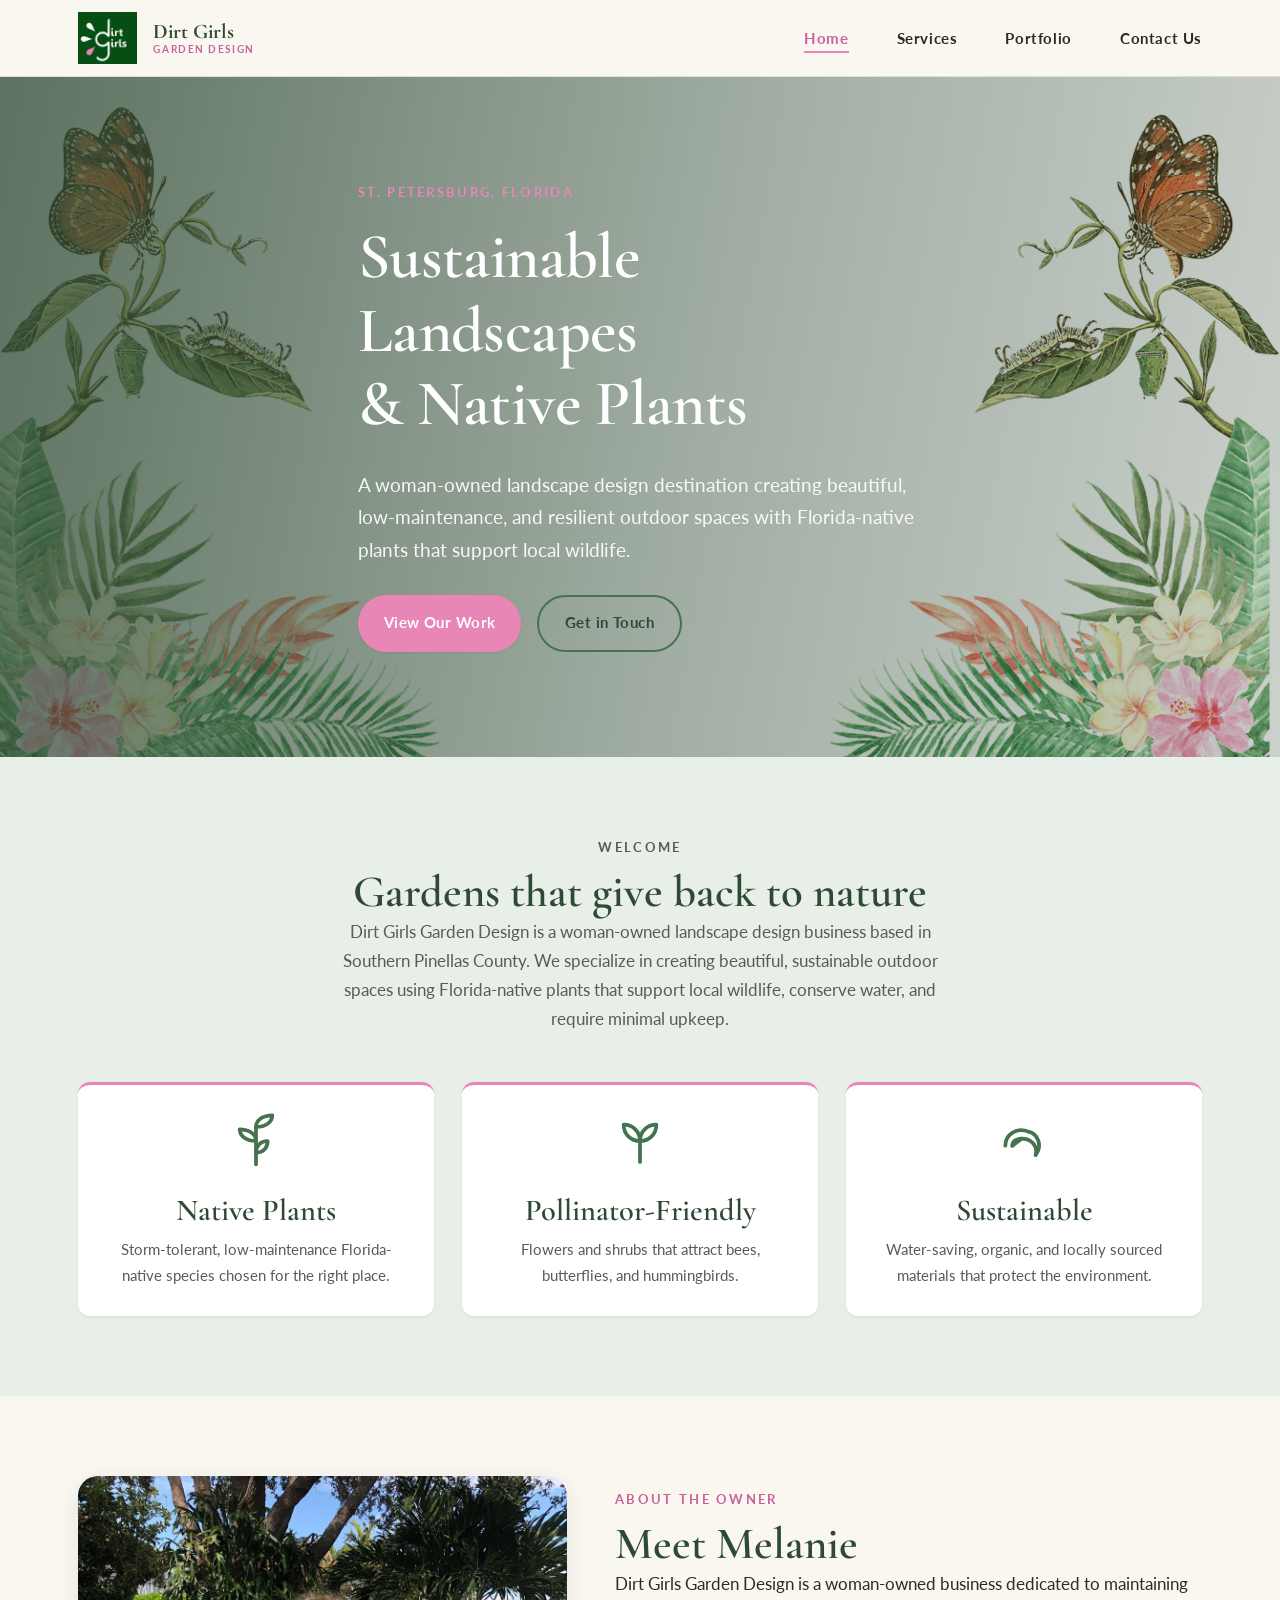
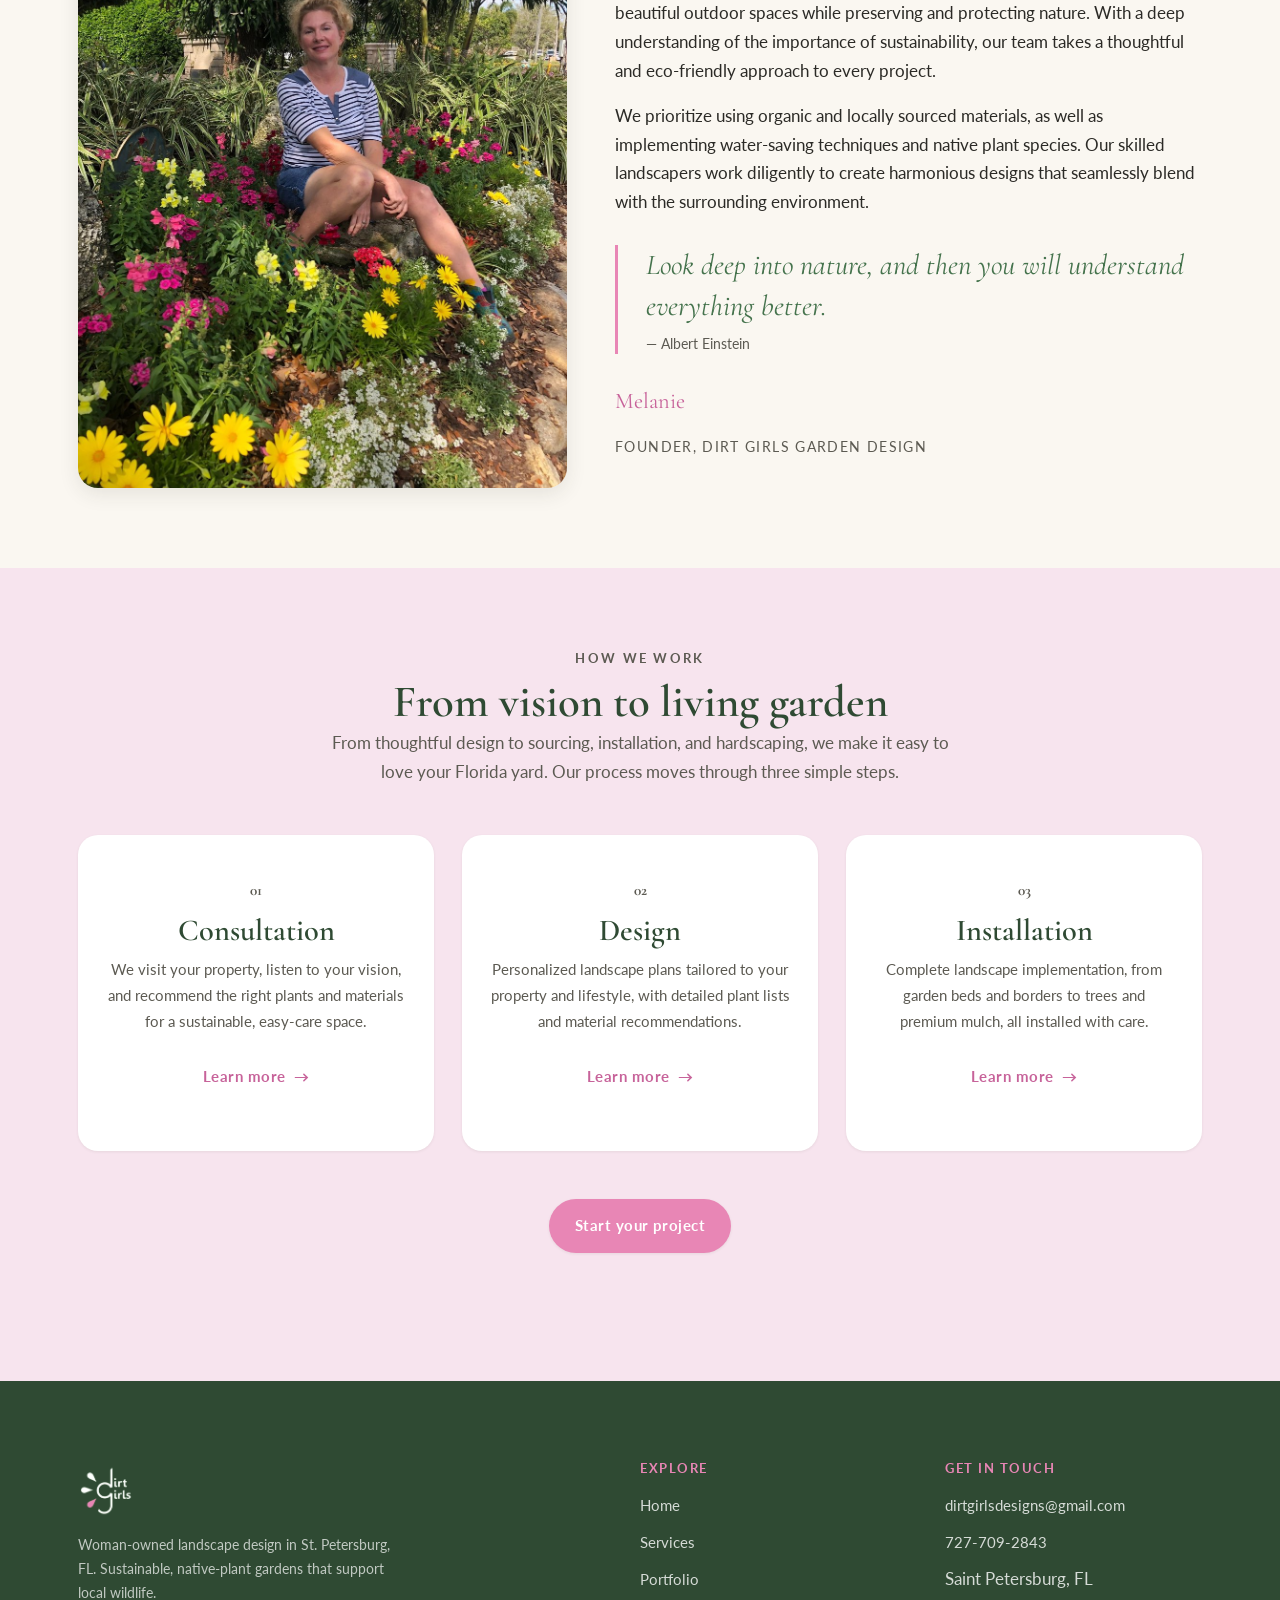
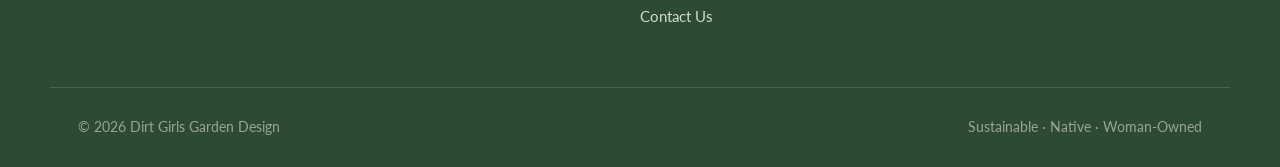
==== index.html @ 12b73502 "Initial dg garden design website" ====
<!DOCTYPE html>
<html lang="en">
<head>
  <meta charset="UTF-8">
  <meta name="viewport" content="width=device-width, initial-scale=1.0">
  <title>Dirt Girls Garden Design | Sustainable Landscapes &amp; Native Plants in St. Petersburg, FL</title>
  <meta name="description" content="Woman-owned landscape design in St. Petersburg, FL. We create beautiful, sustainable outdoor spaces using Florida-native plants that support wildlife and conserve water.">
  <link rel="preconnect" href="https://fonts.googleapis.com">
  <link rel="preconnect" href="https://fonts.gstatic.com" crossorigin>
  <link href="https://fonts.googleapis.com/css2?family=Cormorant+Garamond:wght@500;600;700&family=Lato:wght@400;700&display=swap" rel="stylesheet">
  <link rel="stylesheet" href="css/styles.css">
  <link rel="icon" type="image/jpeg" href="assets/images/logo.jpg">
</head>
<body>
  <a class="skip-link" href="#main">Skip to content</a>

  <!-- ==================== Header ==================== -->
  <header class="site-header">
    <div class="container site-header__inner">
      <a class="site-header__logo" href="index.html" aria-label="Dirt Girls Garden Design — home">
        <img src="assets/images/logo.jpg" alt="Dirt Girls Garden Design logo" width="52" height="45">
        <span class="site-header__logo-text">
          Dirt Girls
          <span>Garden Design</span>
        </span>
      </a>
      <nav aria-label="Primary">
        <button class="nav-toggle" aria-expanded="false" aria-controls="primary-nav" aria-label="Toggle menu">
          <span></span><span></span><span></span>
        </button>
        <ul class="nav-list" id="primary-nav" data-open="false">
          <li><a href="index.html" aria-current="page">Home</a></li>
          <li><a href="services.html">Services</a></li>
          <li><a href="portfolio.html">Portfolio</a></li>
          <li><a href="contact.html">Contact Us</a></li>
        </ul>
      </nav>
    </div>
  </header>

  <!-- ==================== Main content ==================== -->
  <main id="main">

    <!-- Hero — full-bleed garden image with overlay and call-to-action buttons -->
    <section class="hero" aria-label="Welcome">
      <img class="hero__image" src="assets/images/hero-garden.png" alt="A lush Florida-native garden designed by Dirt Girls Garden Design" fetchpriority="high">
      <div class="hero__overlay"></div>
      <div class="container hero__content">
        <p class="hero__eyebrow eyebrow">St. Petersburg, Florida</p>
        <h1>Sustainable Landscapes<br>&amp; Native Plants</h1>
        <p class="hero__lead">A woman-owned landscape design destination creating beautiful, low-maintenance, and resilient outdoor spaces with Florida-native plants that support local wildlife.</p>
        <div class="hero__actions">
          <a class="button button--primary" href="portfolio.html">View Our Work</a>
          <a class="button button--secondary" href="contact.html">Get in Touch</a>
        </div>
      </div>
    </section>

    <section class="section section--tint-green" aria-label="What we do">
      <div class="container">
        <div class="section__header">
          <p class="eyebrow">Welcome</p>
          <h2>Gardens that give back to nature</h2>
          <p>Dirt Girls Garden Design is a woman-owned landscape design business based in Southern Pinellas County. We specialize in creating beautiful, sustainable outdoor spaces using Florida-native plants that support local wildlife, conserve water, and require minimal upkeep.</p>
        </div>
        <div class="pillars">
          <div class="pillar">
            <svg class="pillar__icon" viewBox="0 0 24 24" fill="none" stroke="currentColor" stroke-width="1.6" stroke-linecap="round" stroke-linejoin="round" aria-hidden="true">
              <path d="M12 22 C 12 16, 12 12, 12 6"/>
              <path d="M12 6 C 16 6, 19 4, 19 1 C 15 1, 12 3, 12 6 Z"/>
              <path d="M12 12 C 8 12, 5 10, 5 7 C 9 7, 12 9, 12 12 Z"/>
              <path d="M12 17 C 15 17, 17 15, 17 12 C 14 12, 12 14, 12 17 Z"/>
            </svg>
            <h3>Native Plants</h3>
            <p>Storm-tolerant, low-maintenance Florida-native species chosen for the right place.</p>
          </div>
          <div class="pillar">
            <svg class="pillar__icon" viewBox="0 0 24 24" fill="none" stroke="currentColor" stroke-width="1.6" stroke-linecap="round" stroke-linejoin="round" aria-hidden="true">
              <path d="M12 12 C 12 8, 9 5, 5 5 C 5 9, 8 12, 12 12 Z"/>
              <path d="M12 12 C 12 8, 15 5, 19 5 C 19 9, 16 12, 12 12 Z"/>
              <path d="M12 12 L 12 21"/>
            </svg>
            <h3>Pollinator-Friendly</h3>
            <p>Flowers and shrubs that attract bees, butterflies, and hummingbirds.</p>
          </div>
          <div class="pillar">
            <svg class="pillar__icon" viewBox="0 0 24 24" fill="none" stroke="currentColor" stroke-width="1.6" stroke-linecap="round" stroke-linejoin="round" aria-hidden="true">
              <path d="M4 14 C 4 9, 9 6, 14 8 C 18 9, 20 14, 17 18"/>
              <path d="M17 18 C 18 14, 15 11, 11 11 C 9 11, 7 12, 7 14"/>
              <path d="M7 14 L 11 11"/>
            </svg>
            <h3>Sustainable</h3>
            <p>Water-saving, organic, and locally sourced materials that protect the environment.</p>
          </div>
        </div>
      </div>
    </section>

    <section class="section" aria-label="About the owner">
      <div class="container">
        <div class="about-panel">
          <div class="about-panel__image">
            <img src="assets/images/melanie-on-bench.jpg" alt="Melanie, founder of Dirt Girls Garden Design, sitting on a bench in a garden" loading="lazy">
          </div>
          <div class="about-panel__body">
            <p class="eyebrow">About the owner</p>
            <h2>Meet Melanie</h2>
            <p>Dirt Girls Garden Design is a woman-owned business dedicated to maintaining beautiful outdoor spaces while preserving and protecting nature. With a deep understanding of the importance of sustainability, our team takes a thoughtful and eco-friendly approach to every project.</p>
            <p>We prioritize using organic and locally sourced materials, as well as implementing water-saving techniques and native plant species. Our skilled landscapers work diligently to create harmonious designs that seamlessly blend with the surrounding environment.</p>
            <blockquote class="pullquote">
              Look deep into nature, and then you will understand everything better.
              <cite>— Albert Einstein</cite>
            </blockquote>
            <p class="about-panel__signature">Melanie</p>
            <p class="about-panel__role">Founder, Dirt Girls Garden Design</p>
          </div>
        </div>
      </div>
    </section>

    <section class="section section--tint-pink" aria-label="Our process">
      <div class="container">
        <div class="section__header">
          <p class="eyebrow">How we work</p>
          <h2>From vision to living garden</h2>
          <p>From thoughtful design to sourcing, installation, and hardscaping, we make it easy to love your Florida yard. Our process moves through three simple steps.</p>
        </div>
        <div class="process">
          <article class="process-step">
            <p class="process-step__number">01</p>
            <h3>Consultation</h3>
            <p>We visit your property, listen to your vision, and recommend the right plants and materials for a sustainable, easy-care space.</p>
            <a class="button button--ghost" href="services.html#consultation">Learn more</a>
          </article>
          <article class="process-step">
            <p class="process-step__number">02</p>
            <h3>Design</h3>
            <p>Personalized landscape plans tailored to your property and lifestyle, with detailed plant lists and material recommendations.</p>
            <a class="button button--ghost" href="services.html#design">Learn more</a>
          </article>
          <article class="process-step">
            <p class="process-step__number">03</p>
            <h3>Installation</h3>
            <p>Complete landscape implementation, from garden beds and borders to trees and premium mulch, all installed with care.</p>
            <a class="button button--ghost" href="services.html#installation">Learn more</a>
          </article>
        </div>
        <div class="section__header" style="margin-top: var(--space-lg);">
          <a class="button button--primary" href="contact.html">Start your project</a>
        </div>
      </div>
    </section>

  </main>

  <!-- ==================== Footer ==================== -->
  <footer class="site-footer">
    <div class="container site-footer__inner">
      <div class="site-footer__brand">
        <img src="assets/images/logo-removebg-preview.png" alt="Dirt Girls Garden Design">
        <p>Woman-owned landscape design in St. Petersburg, FL. Sustainable, native-plant gardens that support local wildlife.</p>
      </div>
      <div>
        <h2 class="site-footer__heading">Explore</h2>
        <ul class="site-footer__links">
          <li><a href="index.html">Home</a></li>
          <li><a href="services.html">Services</a></li>
          <li><a href="portfolio.html">Portfolio</a></li>
          <li><a href="contact.html">Contact Us</a></li>
        </ul>
      </div>
      <div>
        <h2 class="site-footer__heading">Get in touch</h2>
        <ul class="site-footer__links">
          <li><a href="mailto:dirtgirlsdesigns@gmail.com">dirtgirlsdesigns@gmail.com</a></li>
          <li><a href="tel:+17277092843">727-709-2843</a></li>
          <li>Saint Petersburg, FL</li>
        </ul>
      </div>
    </div>
    <div class="container site-footer__bottom">
      <span>&copy; <span id="footer-year">2026</span> Dirt Girls Garden Design</span>
      <span>Sustainable &middot; Native &middot; Woman-Owned</span>
    </div>
  </footer>

  <script src="js/navigation.js" defer></script>
  <script>
    document.getElementById('footer-year').textContent = new Date().getFullYear();
  </script>
</body>
</html>
---- css/styles.css ----
/* ============================================================
   Dirt Girls Garden Design — Stylesheet
   ------------------------------------------------------------
   Brand colors sampled from logo: pink #E886B5, green #45734D.
   Design tokens (CSS custom properties) defined in :root below
   control palette, spacing, typography, and motion across the
   entire site. Sections are organized top-to-bottom in roughly
   the order elements appear on the page.
   ============================================================ */

/* ---------- Design tokens ---------- */
/* Centralized configuration for colors, spacing, typography, and motion.
   Changing a token here propagates everywhere it is referenced. */
:root {
  /* Brand palette (sampled from logo) */
  --pink: #E886B5;
  --pink-deep: #C7639A;
  --pink-soft: #F7E4EE;
  --green: #45734D;
  --green-deep: #2F4A33;
  --green-soft: #E8EFE9;

  /* Neutrals */
  --cream: #FAF7F1;
  --paper: #FFFFFF;
  --ink: #2B2A26;
  --ink-soft: #5C5A52;
  --line: #E2DED4;

  /* Effects */
  --shadow-sm: 0 1px 3px rgba(47, 46, 38, 0.08);
  --shadow-md: 0 6px 20px rgba(47, 46, 38, 0.10);
  --shadow-lg: 0 14px 40px rgba(47, 46, 38, 0.14);
  --radius-sm: 6px;
  --radius-md: 12px;
  --radius-lg: 20px;
  --radius-pill: 999px;

  /* Type */
  --font-serif: 'Cormorant Garamond', Georgia, 'Times New Roman', serif;
  --font-sans: 'Lato', system-ui, -apple-system, 'Segoe UI', Roboto, sans-serif;

  /* Spacing scale */
  --space-xs: 0.5rem;
  --space-sm: 1rem;
  --space-md: 1.75rem;
  --space-lg: 3rem;
  --space-xl: 5rem;
  --space-2xl: 7rem;

  /* Layout */
  --container-max: 1180px;
  --container-narrow: 880px;
  --header-height: 76px;

  /* Motion */
  --transition-fast: 150ms ease;
  --transition-base: 250ms ease;

  /* Breakpoints (reference only — CSS @media cannot use variables) */
  /* --bp-tablet: 768px;  --bp-desktop: 1024px;  --bp-wide: 1280px; */
}

/* ---------- Reset & base ---------- */
*,
*::before,
*::after {
  box-sizing: border-box;
  margin: 0;
  padding: 0;
}

html {
  scroll-behavior: smooth;
  scroll-padding-top: calc(var(--header-height) + 1rem);
  -webkit-text-size-adjust: 100%;
}

body {
  font-family: var(--font-sans);
  font-size: 1.0625rem;
  line-height: 1.7;
  color: var(--ink);
  background-color: var(--cream);
  -webkit-font-smoothing: antialiased;
  text-rendering: optimizeLegibility;
}

img {
  max-width: 100%;
  height: auto;
  display: block;
}

a {
  color: var(--pink-deep);
  text-decoration: none;
  transition: color var(--transition-fast);
}

a:hover {
  color: var(--green-deep);
}

ul {
  list-style: none;
}

button {
  font-family: inherit;
  cursor: pointer;
  border: none;
  background: none;
}

:focus-visible {
  outline: 3px solid var(--pink);
  outline-offset: 2px;
  border-radius: var(--radius-sm);
}

/* ---------- Typography ---------- */
h1,
h2,
h3,
h4 {
  font-family: var(--font-serif);
  font-weight: 600;
  line-height: 1.15;
  color: var(--green-deep);
}

h1 {
  font-size: clamp(2.4rem, 6vw, 4rem);
  letter-spacing: -0.01em;
}

h2 {
  font-size: clamp(1.9rem, 4vw, 2.8rem);
}

h3 {
  font-size: clamp(1.4rem, 2.5vw, 1.9rem);
}

h4 {
  font-size: 1.25rem;
}

p {
  margin-bottom: var(--space-sm);
}

.eyebrow {
  font-family: var(--font-sans);
  font-size: 0.8rem;
  font-weight: 700;
  letter-spacing: 0.18em;
  text-transform: uppercase;
  color: var(--pink-deep);
  margin-bottom: var(--space-xs);
}

.lead {
  font-size: 1.2rem;
  color: var(--ink-soft);
}

.pullquote {
  font-family: var(--font-serif);
  font-style: italic;
  font-size: clamp(1.3rem, 3vw, 1.8rem);
  line-height: 1.4;
  color: var(--green);
  border-left: 3px solid var(--pink);
  padding-left: var(--space-md);
  margin: var(--space-md) 0;
}

.pullquote cite {
  display: block;
  font-style: normal;
  font-size: 0.9rem;
  font-family: var(--font-sans);
  color: var(--ink-soft);
  margin-top: var(--space-xs);
}

/* ---------- Layout ---------- */
.container {
  width: 100%;
  max-width: var(--container-max);
  margin-inline: auto;
  padding-inline: var(--space-md);
}

.container--narrow {
  max-width: var(--container-narrow);
}

.section {
  padding-block: var(--space-xl);
  position: relative;
  overflow: hidden;
}

.section--tight {
  padding-block: var(--space-lg);
}

.section--tint-pink {
  background-color: var(--pink-soft);
}

.section--tint-green {
  background-color: var(--green-soft);
}

.section--paper {
  background-color: var(--paper);
}

.section__header {
  text-align: center;
  max-width: 640px;
  margin: 0 auto var(--space-lg);
}

.section__header p {
  color: var(--ink-soft);
}

/* ---------- Section container stacking ---------- */
/* Ensures section content sits above any positioned background elements. */
.section > .container {
  position: relative;
  z-index: 1;
}

/* ---------- Header & navigation ---------- */
.site-header {
  position: sticky;
  top: 0;
  z-index: 100;
  background-color: rgba(250, 247, 241, 0.95);
  backdrop-filter: blur(10px);
  border-bottom: 1px solid var(--line);
}

.site-header__inner {
  display: flex;
  align-items: center;
  justify-content: space-between;
  height: var(--header-height);
}

.site-header__logo {
  display: flex;
  align-items: center;
  gap: var(--space-sm);
}

.site-header__logo img {
  height: 52px;
  width: auto;
}

.site-header__logo-text {
  font-family: var(--font-serif);
  font-size: 1.3rem;
  font-weight: 700;
  color: var(--green-deep);
  line-height: 1.1;
}

.site-header__logo-text span {
  display: block;
  font-family: var(--font-sans);
  font-size: 0.65rem;
  letter-spacing: 0.15em;
  text-transform: uppercase;
  color: var(--pink-deep);
  font-weight: 700;
}

.nav-list {
  display: flex;
  align-items: center;
  gap: var(--space-lg);
}

.nav-list a {
  font-size: 0.95rem;
  font-weight: 700;
  letter-spacing: 0.04em;
  color: var(--ink);
  position: relative;
  padding-block: 0.25rem;
}

.nav-list a::after {
  content: '';
  position: absolute;
  left: 0;
  bottom: -2px;
  width: 0;
  height: 2px;
  background-color: var(--pink);
  transition: width var(--transition-base);
}

.nav-list a:hover::after,
.nav-list a[aria-current="page"]::after {
  width: 100%;
}

.nav-list a[aria-current="page"] {
  color: var(--pink-deep);
}

.nav-toggle {
  display: none;
  flex-direction: column;
  gap: 5px;
  padding: var(--space-xs);
}

.nav-toggle span {
  display: block;
  width: 26px;
  height: 2px;
  background-color: var(--green-deep);
  transition: transform var(--transition-base), opacity var(--transition-fast);
}

.nav-toggle[aria-expanded="true"] span:nth-child(1) {
  transform: translateY(7px) rotate(45deg);
}

.nav-toggle[aria-expanded="true"] span:nth-child(2) {
  opacity: 0;
}

.nav-toggle[aria-expanded="true"] span:nth-child(3) {
  transform: translateY(-7px) rotate(-45deg);
}

/* ---------- Buttons ---------- */
.button {
  display: inline-flex;
  align-items: center;
  gap: var(--space-xs);
  font-size: 0.95rem;
  font-weight: 700;
  letter-spacing: 0.03em;
  padding: 0.85rem 1.6rem;
  border-radius: var(--radius-pill);
  transition: transform var(--transition-fast), background-color var(--transition-fast),
    color var(--transition-fast), box-shadow var(--transition-fast);
}

.button--primary {
  background-color: var(--pink);
  color: var(--paper);
  box-shadow: var(--shadow-sm);
}

.button--primary:hover {
  background-color: var(--pink-deep);
  color: var(--paper);
  transform: translateY(-2px);
  box-shadow: var(--shadow-md);
}

.button--secondary {
  background-color: transparent;
  color: var(--green-deep);
  border: 2px solid var(--green);
}

.button--secondary:hover {
  background-color: var(--green);
  color: var(--paper);
  transform: translateY(-2px);
}

.button--ghost {
  color: var(--pink-deep);
  padding-inline: 0;
}

.button--ghost::after {
  content: '\2192';
  transition: transform var(--transition-fast);
}

.button--ghost:hover::after {
  transform: translateX(4px);
}

/* ---------- Hero ---------- */
.hero {
  position: relative;
  min-height: min(82vh, 680px);
  display: flex;
  align-items: center;
  color: var(--paper);
  overflow: hidden;
}

.hero__image {
  position: absolute;
  inset: 0;
  width: 100%;
  height: 100%;
  object-fit: cover;
  z-index: 0;
}

.hero__overlay {
  position: absolute;
  inset: 0;
  background: linear-gradient(
    100deg,
    rgba(47, 74, 51, 0.78) 0%,
    rgba(47, 74, 51, 0.45) 55%,
    rgba(47, 74, 51, 0.25) 100%
  );
  z-index: 1;
}

.hero__content {
  position: relative;
  z-index: 2;
  max-width: 620px;
  padding-block: var(--space-xl);
}

.hero__eyebrow {
  color: var(--pink);
  margin-bottom: var(--space-sm);
}

.hero h1 {
  color: var(--paper);
  margin-bottom: var(--space-md);
}

.hero__lead {
  font-size: 1.2rem;
  color: rgba(255, 255, 255, 0.92);
  margin-bottom: var(--space-md);
}

.hero__actions {
  display: flex;
  flex-wrap: wrap;
  gap: var(--space-sm);
}

/* ---------- Pillars ---------- */
.pillars {
  display: grid;
  gap: var(--space-md);
}

.pillar {
  text-align: center;
  padding: var(--space-md);
  border-radius: var(--radius-md);
  background-color: var(--paper);
  box-shadow: var(--shadow-sm);
  border-top: 3px solid var(--pink);
}

.pillar__icon {
  width: 56px;
  height: 56px;
  margin: 0 auto var(--space-sm);
  color: var(--green);
}

.pillar h3 {
  margin-bottom: var(--space-xs);
}

.pillar p {
  font-size: 0.95rem;
  color: var(--ink-soft);
  margin: 0;
}

/* ---------- About panel ---------- */
.about-panel {
  display: grid;
  gap: var(--space-lg);
  align-items: center;
}

.about-panel__image {
  border-radius: var(--radius-lg);
  overflow: hidden;
  box-shadow: var(--shadow-md);
  aspect-ratio: 4 / 5;
}

.about-panel__image img {
  width: 100%;
  height: 100%;
  object-fit: cover;
}

.about-panel__body .eyebrow {
  margin-bottom: var(--space-xs);
}

.about-panel__signature {
  margin-top: var(--space-md);
  font-family: var(--font-serif);
  font-size: 1.4rem;
  color: var(--pink-deep);
}

.about-panel__role {
  font-size: 0.85rem;
  letter-spacing: 0.1em;
  text-transform: uppercase;
  color: var(--ink-soft);
}

/* ---------- Process steps ---------- */
.process {
  display: grid;
  gap: var(--space-md);
}

.process-step {
  position: relative;
  padding: var(--space-lg) var(--space-md);
  border-radius: var(--radius-lg);
  background-color: var(--paper);
  box-shadow: var(--shadow-sm);
  text-align: center;
  transition: transform var(--transition-base), box-shadow var(--transition-base);
}

.process-step:hover {
  transform: translateY(-4px);
  box-shadow: var(--shadow-md);
}

.process-step__number {
  font-family: var(--font-serif);
  font-size: 2.6rem;
  font-weight: 700;
  color: var(--pink);
  line-height: 1;
  margin-bottom: var(--space-xs);
}

.process-step h3 {
  margin-bottom: var(--space-xs);
}

.process-step p {
  font-size: 0.95rem;
  color: var(--ink-soft);
  margin-bottom: var(--space-sm);
}

.process-step__arrow {
  display: inline-flex;
  align-items: center;
  justify-content: center;
  width: 40px;
  height: 40px;
  border-radius: var(--radius-pill);
  background-color: var(--green-soft);
  color: var(--green-deep);
  font-size: 1.2rem;
}

/* ---------- Page header ---------- */
/* Page headers use the hero-garden image as a background, cropped to the upper
   portion (butterfly/caterpillar) via object-position. A semi-transparent cream
   overlay keeps the original green text colors readable against the image. */
.page-header {
  position: relative;
  padding-block: var(--space-2xl) var(--space-xl);
  text-align: center;
  overflow: hidden;
}

/* .page-header > .container {
  position: relative;
  z-index: 2;
} */

.page-header h1 {
  margin-bottom: var(--space-sm);
}

.page-header p {
  color: var(--ink-soft);
  max-width: 600px;
  margin-inline: auto;
}

/* ---------- Gallery ---------- */
.gallery {
  display: grid;
  grid-template-columns: repeat(auto-fill, minmax(260px, 1fr));
  gap: var(--space-md);
  align-items: start;
}

.gallery__item {
  border-radius: var(--radius-md);
  overflow: hidden;
  box-shadow: var(--shadow-sm);
  cursor: pointer;
  background-color: var(--paper);
  transition: transform var(--transition-base), box-shadow var(--transition-base);
}

.gallery__item:hover {
  transform: translateY(-4px);
  box-shadow: var(--shadow-md);
}

.gallery__item:focus-visible {
  outline: 3px solid var(--pink);
  outline-offset: 3px;
}

.gallery__image {
  width: 100%;
  aspect-ratio: 4 / 3;
  object-fit: cover;
  transition: transform var(--transition-base);
}

.gallery__item:hover .gallery__image {
  transform: scale(1.04);
}

/* ---------- Lightbox ---------- */
.lightbox {
  position: fixed;
  inset: 0;
  z-index: 200;
  display: flex;
  align-items: center;
  justify-content: center;
  background-color: rgba(43, 42, 38, 0.88);
  padding: var(--space-md);
  opacity: 0;
  visibility: hidden;
  transition: opacity var(--transition-base), visibility var(--transition-base);
}

.lightbox[data-open="true"] {
  opacity: 1;
  visibility: visible;
}

.lightbox__dialog {
  position: relative;
  max-width: 1000px;
  max-height: 90vh;
  background-color: var(--paper);
  border-radius: var(--radius-md);
  overflow: hidden;
  box-shadow: var(--shadow-lg);
}

.lightbox__image {
  width: 100%;
  max-height: 78vh;
  object-fit: contain;
  display: block;
}

.lightbox__close {
  position: absolute;
  top: 0.75rem;
  right: 0.75rem;
  width: 40px;
  height: 40px;
  border-radius: var(--radius-pill);
  background-color: rgba(255, 255, 255, 0.9);
  color: var(--ink);
  font-size: 1.4rem;
  display: flex;
  align-items: center;
  justify-content: center;
  z-index: 2;
  transition: background-color var(--transition-fast);
}

.lightbox__close:hover {
  background-color: var(--pink);
  color: var(--paper);
}

.lightbox__nav {
  position: absolute;
  top: 50%;
  transform: translateY(-50%);
  width: 48px;
  height: 48px;
  border-radius: var(--radius-pill);
  background-color: rgba(255, 255, 255, 0.85);
  color: var(--ink);
  font-size: 1.5rem;
  display: flex;
  align-items: center;
  justify-content: center;
  z-index: 2;
  transition: background-color var(--transition-fast);
}

.lightbox__nav:hover {
  background-color: var(--pink);
  color: var(--paper);
}

.lightbox__nav--prev {
  left: 0.75rem;
}

.lightbox__nav--next {
  right: 0.75rem;
}

/* ---------- Service sections ---------- */
.service {
  display: grid;
  gap: var(--space-lg);
  align-items: center;
  padding-block: var(--space-lg);
}

.service__image {
  border-radius: var(--radius-lg);
  overflow: hidden;
  box-shadow: var(--shadow-md);
  aspect-ratio: 3 / 2;
}

.service__image img {
  width: 100%;
  height: 100%;
  object-fit: cover;
}

.service__number {
  font-family: var(--font-serif);
  font-size: 1.1rem;
  font-weight: 700;
  color: var(--pink);
  letter-spacing: 0.1em;
}

.service__body h2 {
  margin-bottom: var(--space-sm);
}

.service__list {
  margin: var(--space-sm) 0;
}

.service__list li {
  position: relative;
  padding-left: var(--space-md);
  margin-bottom: var(--space-xs);
  color: var(--ink-soft);
}

.service__list li::before {
  content: '';
  position: absolute;
  left: 0;
  top: 0.6em;
  width: 8px;
  height: 8px;
  border-radius: var(--radius-pill);
  background-color: var(--green);
}

.service--reverse .service__image {
  order: 2;
}

/* ---------- Contact ---------- */
.contact-grid {
  display: grid;
  gap: var(--space-lg);
}

.contact-info {
  background-color: var(--green-deep);
  color: var(--paper);
  border-radius: var(--radius-lg);
  padding: var(--space-lg);
}

.contact-info h3 {
  color: var(--paper);
  margin-bottom: var(--space-md);
}

.contact-info__item {
  display: flex;
  align-items: flex-start;
  gap: var(--space-sm);
  margin-bottom: var(--space-md);
}

.contact-info__item svg {
  width: 22px;
  height: 22px;
  flex-shrink: 0;
  color: var(--pink);
  margin-top: 0.15em;
}

.contact-info__label {
  font-size: 0.75rem;
  letter-spacing: 0.12em;
  text-transform: uppercase;
  color: rgba(255, 255, 255, 0.6);
  display: block;
  margin-bottom: 0.15rem;
}

.contact-info__value {
  color: var(--paper);
}

.contact-info__value a {
  color: var(--paper);
  border-bottom: 1px solid rgba(255, 255, 255, 0.3);
}

.contact-info__value a:hover {
  color: var(--pink);
  border-bottom-color: var(--pink);
}

.contact-social {
  display: flex;
  gap: var(--space-sm);
  margin-top: var(--space-md);
}

.contact-social a {
  width: 40px;
  height: 40px;
  border-radius: var(--radius-pill);
  background-color: rgba(255, 255, 255, 0.1);
  display: flex;
  align-items: center;
  justify-content: center;
  color: var(--paper);
  transition: background-color var(--transition-fast);
}

.contact-social a:hover {
  background-color: var(--pink);
}

.contact-social svg {
  width: 20px;
  height: 20px;
}

/* ---------- Form ---------- */
.form {
  background-color: var(--paper);
  border-radius: var(--radius-lg);
  padding: var(--space-lg);
  box-shadow: var(--shadow-sm);
}

.form__field {
  margin-bottom: var(--space-md);
}

.form__row {
  display: grid;
  gap: var(--space-md);
}

.form__label {
  display: block;
  font-size: 0.85rem;
  font-weight: 700;
  color: var(--green-deep);
  margin-bottom: var(--space-xs);
}

.form__label .required {
  color: var(--pink-deep);
}

.form__input,
.form__textarea {
  width: 100%;
  font-family: var(--font-sans);
  font-size: 1rem;
  color: var(--ink);
  background-color: var(--cream);
  border: 1px solid var(--line);
  border-radius: var(--radius-sm);
  padding: 0.8rem 1rem;
  transition: border-color var(--transition-fast), box-shadow var(--transition-fast);
}

.form__input:focus,
.form__textarea:focus {
  outline: none;
  border-color: var(--pink);
  box-shadow: 0 0 0 3px rgba(232, 134, 181, 0.2);
}

.form__textarea {
  min-height: 140px;
  resize: vertical;
}

.form__error {
  display: none;
  font-size: 0.8rem;
  color: var(--pink-deep);
  margin-top: var(--space-xs);
}

.form__field[data-invalid="true"] .form__input,
.form__field[data-invalid="true"] .form__textarea {
  border-color: var(--pink-deep);
}

.form__field[data-invalid="true"] .form__error {
  display: block;
}

.form__status {
  margin-top: var(--space-md);
  padding: var(--space-sm) var(--space-md);
  border-radius: var(--radius-sm);
  font-size: 0.95rem;
  display: none;
}

.form__status[data-state="success"] {
  display: block;
  background-color: var(--green-soft);
  color: var(--green-deep);
}

.form__status[data-state="error"] {
  display: block;
  background-color: var(--pink-soft);
  color: var(--pink-deep);
}

/* ---------- Footer ---------- */
.site-footer {
  background-color: var(--green-deep);
  color: rgba(255, 255, 255, 0.8);
  padding-block: var(--space-xl) var(--space-md);
  position: relative;
  overflow: hidden;
}

.site-footer__inner {
  display: grid;
  gap: var(--space-lg);
}

/* Footer logo uses a pre-processed transparent PNG (logo-transparent.png) with
   the green background already removed. No CSS filter needed — the white text
   and pink teardrop display directly on the dark green footer. */
.site-footer__brand img {
  height: 56px;
  width: auto;
  margin-bottom: var(--space-sm);
}

.site-footer__brand p {
  font-size: 0.9rem;
  color: rgba(255, 255, 255, 0.7);
  max-width: 320px;
}

.site-footer__heading {
  font-family: var(--font-sans);
  font-size: 0.8rem;
  font-weight: 700;
  letter-spacing: 0.12em;
  text-transform: uppercase;
  color: var(--pink);
  margin-bottom: var(--space-sm);
}

.site-footer__links li {
  margin-bottom: var(--space-xs);
}

.site-footer__links a {
  color: rgba(255, 255, 255, 0.8);
  font-size: 0.95rem;
}

.site-footer__links a:hover {
  color: var(--pink);
}

.site-footer__bottom {
  margin-top: var(--space-lg);
  padding-top: var(--space-md);
  border-top: 1px solid rgba(255, 255, 255, 0.12);
  display: flex;
  flex-wrap: wrap;
  justify-content: space-between;
  gap: var(--space-sm);
  font-size: 0.85rem;
  color: rgba(255, 255, 255, 0.5);
}

/* ---------- Skip link ---------- */
.skip-link {
  position: absolute;
  left: -999px;
  top: 0;
  z-index: 300;
  background-color: var(--green-deep);
  color: var(--paper);
  padding: var(--space-sm) var(--space-md);
  border-radius: 0 0 var(--radius-sm) 0;
}

.skip-link:focus {
  left: 0;
}

/* ---------- Responsive ---------- */
@media (min-width: 768px) {
  .pillars {
    grid-template-columns: repeat(3, 1fr);
  }

  .about-panel {
    grid-template-columns: 1fr 1.2fr;
  }

  .process {
    grid-template-columns: repeat(3, 1fr);
  }

  .form__row {
    grid-template-columns: 1fr 1fr;
  }

  .contact-grid {
    grid-template-columns: 1fr 1fr;
  }

  .site-footer__inner {
    grid-template-columns: 2fr 1fr 1fr;
  }
}

@media (min-width: 1024px) {
  .service {
    grid-template-columns: 1fr 1fr;
    gap: var(--space-xl);
  }

  .service--reverse .service__image {
    order: -1;
  }
}

@media (max-width: 767px) {
  .nav-toggle {
    display: flex;
  }

  .nav-list {
    position: fixed;
    inset: var(--header-height) 0 auto 0;
    flex-direction: column;
    align-items: flex-start;
    gap: var(--space-xs);
    background-color: var(--cream);
    padding: var(--space-md);
    border-bottom: 1px solid var(--line);
    box-shadow: var(--shadow-md);
    transform: translateY(-120%);
    transition: transform var(--transition-base);
    z-index: 99;
  }

  .nav-list[data-open="true"] {
    transform: translateY(0);
  }

  .nav-list a {
    display: block;
    padding: var(--space-xs) 0;
    font-size: 1.1rem;
  }

  .site-header__logo-text {
    font-size: 1.1rem;
  }

  .hero__actions {
    flex-direction: column;
    align-items: stretch;
  }

  .hero__actions .button {
    justify-content: center;
  }
}

/* ---------- Motion preferences ---------- */
@media (prefers-reduced-motion: reduce) {
  html {
    scroll-behavior: auto;
  }

  *,
  *::before,
  *::after {
    animation-duration: 0.01ms !important;
    transition-duration: 0.01ms !important;
  }
}
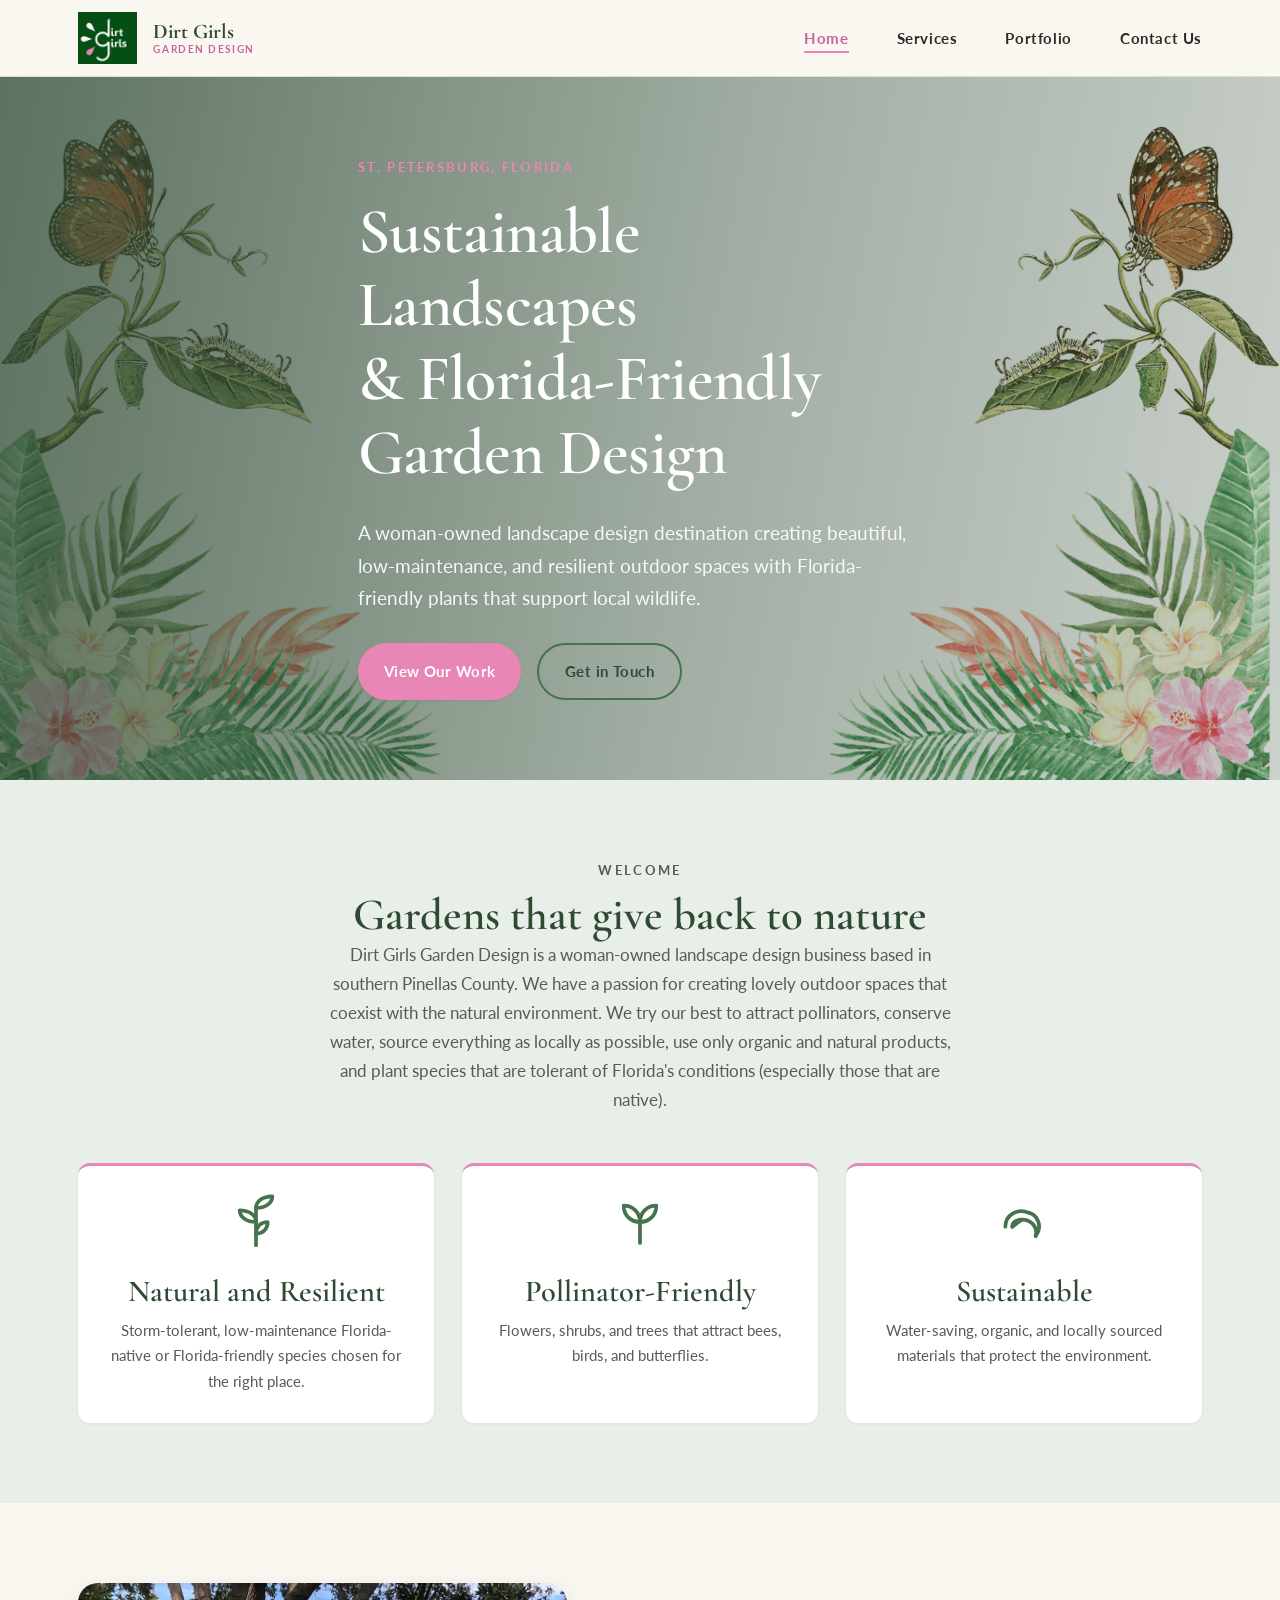
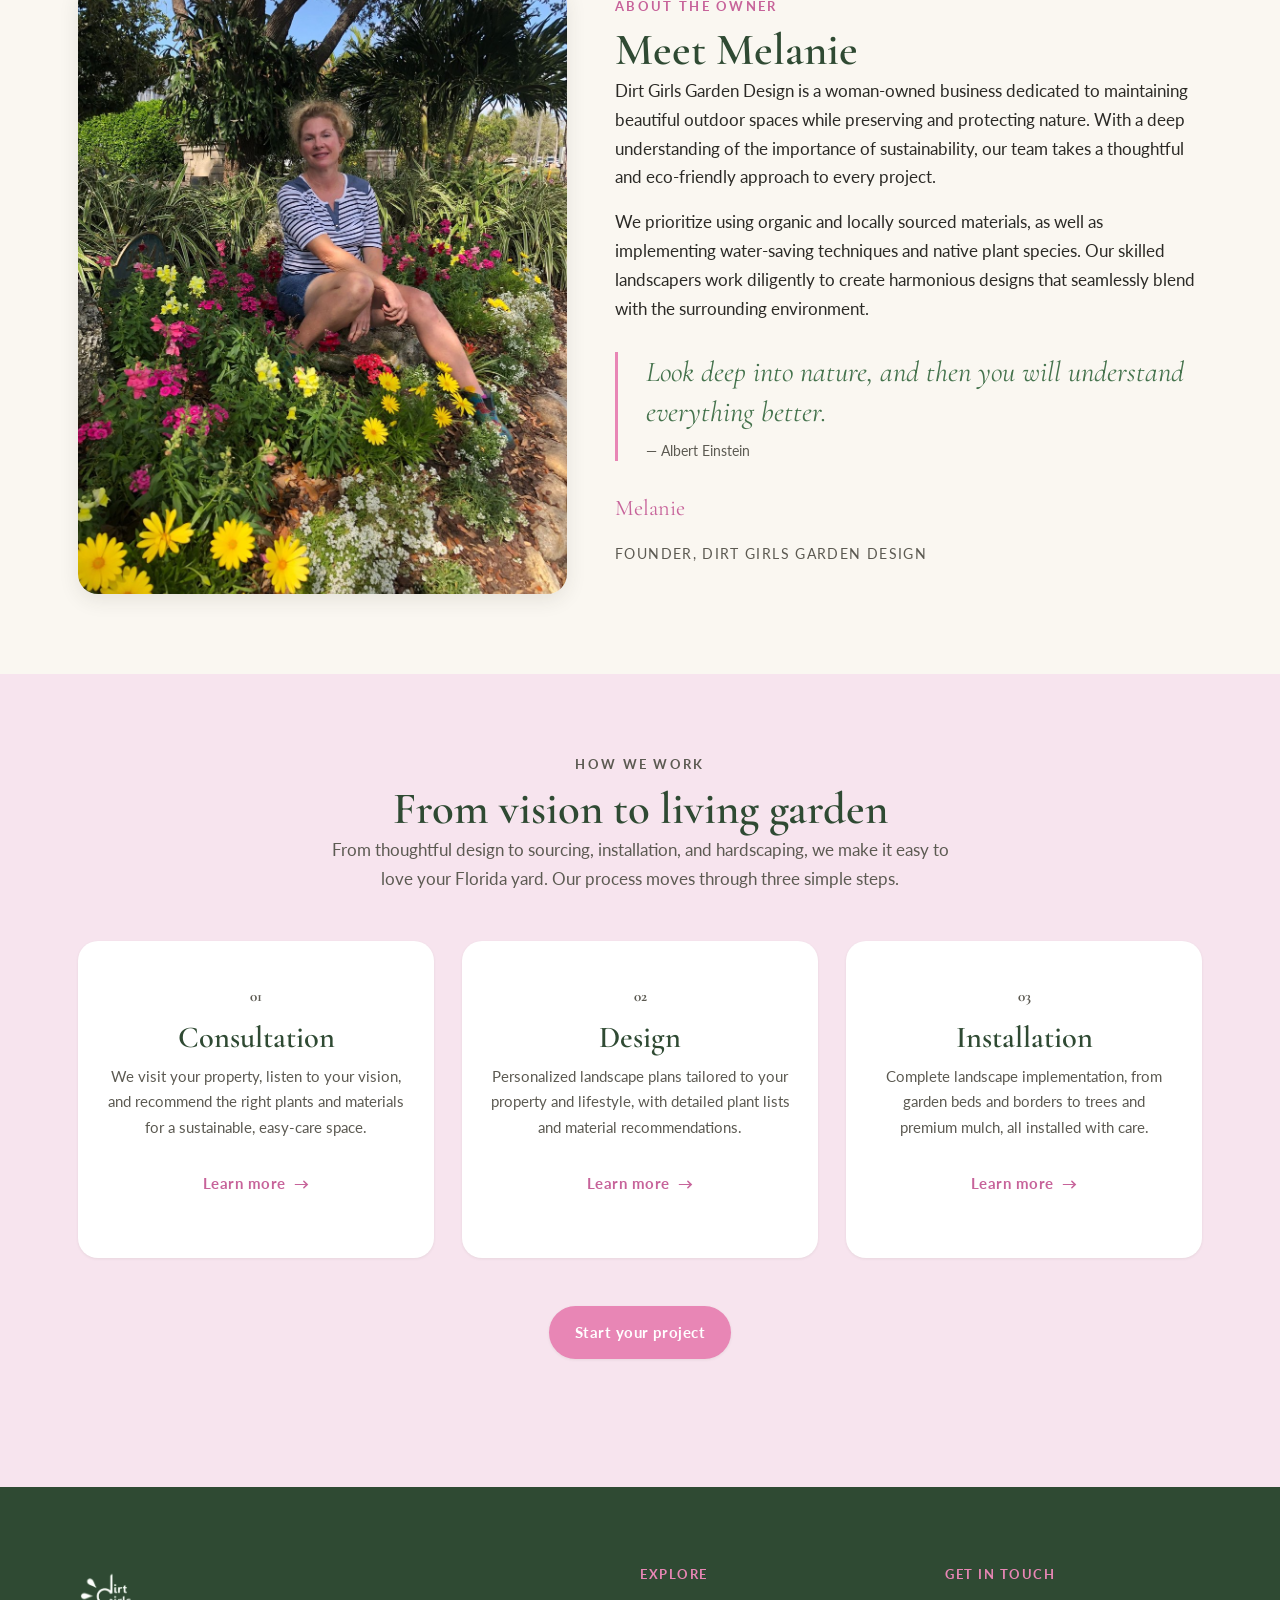
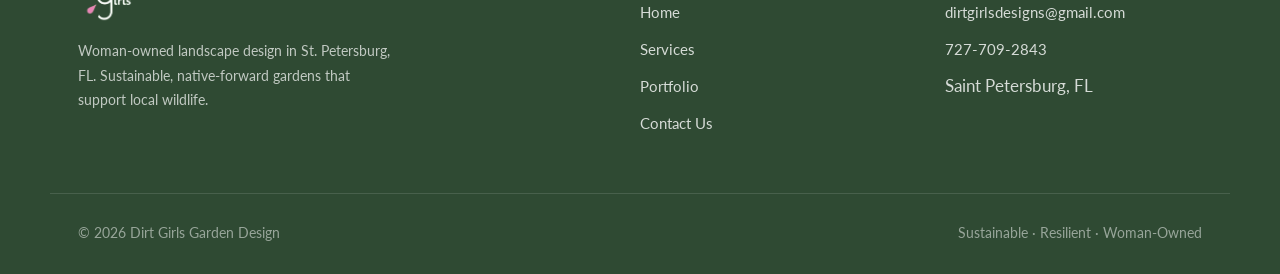
==== commit aefb4245: "A few content changes" ====
--- a/index.html
+++ b/index.html
@@ -43,12 +43,12 @@
 
     <!-- Hero — full-bleed garden image with overlay and call-to-action buttons -->
     <section class="hero" aria-label="Welcome">
-      <img class="hero__image" src="assets/images/hero-garden.png" alt="A lush Florida-native garden designed by Dirt Girls Garden Design" fetchpriority="high">
+      <img class="hero__image" src="assets/images/hero-garden.png" alt="Home watermark" fetchpriority="high">
       <div class="hero__overlay"></div>
       <div class="container hero__content">
         <p class="hero__eyebrow eyebrow">St. Petersburg, Florida</p>
-        <h1>Sustainable Landscapes<br>&amp; Native Plants</h1>
-        <p class="hero__lead">A woman-owned landscape design destination creating beautiful, low-maintenance, and resilient outdoor spaces with Florida-native plants that support local wildlife.</p>
+        <h1>Sustainable Landscapes<br>&amp; Florida-Friendly Garden Design</h1>
+        <p class="hero__lead">A woman-owned landscape design destination creating beautiful, low-maintenance, and resilient outdoor spaces with Florida-friendly plants that support local wildlife.</p>
         <div class="hero__actions">
           <a class="button button--primary" href="portfolio.html">View Our Work</a>
           <a class="button button--secondary" href="contact.html">Get in Touch</a>
@@ -61,7 +61,7 @@
         <div class="section__header">
           <p class="eyebrow">Welcome</p>
           <h2>Gardens that give back to nature</h2>
-          <p>Dirt Girls Garden Design is a woman-owned landscape design business based in Southern Pinellas County. We specialize in creating beautiful, sustainable outdoor spaces using Florida-native plants that support local wildlife, conserve water, and require minimal upkeep.</p>
+          <p>Dirt Girls Garden Design is a woman-owned landscape design business based in southern Pinellas County. We have a passion for creating lovely outdoor spaces that coexist with the natural environment. We try our best to attract pollinators, conserve water, source everything as locally as possible, use only organic and natural products, and plant species that are tolerant of Florida's conditions (especially those that are native). </p>
         </div>
         <div class="pillars">
           <div class="pillar">
@@ -71,8 +71,8 @@
               <path d="M12 12 C 8 12, 5 10, 5 7 C 9 7, 12 9, 12 12 Z"/>
               <path d="M12 17 C 15 17, 17 15, 17 12 C 14 12, 12 14, 12 17 Z"/>
             </svg>
-            <h3>Native Plants</h3>
-            <p>Storm-tolerant, low-maintenance Florida-native species chosen for the right place.</p>
+            <h3>Natural and Resilient</h3>
+            <p>Storm-tolerant, low-maintenance Florida-native or Florida-friendly species chosen for the right place.</p>
           </div>
           <div class="pillar">
             <svg class="pillar__icon" viewBox="0 0 24 24" fill="none" stroke="currentColor" stroke-width="1.6" stroke-linecap="round" stroke-linejoin="round" aria-hidden="true">
@@ -81,7 +81,7 @@
               <path d="M12 12 L 12 21"/>
             </svg>
             <h3>Pollinator-Friendly</h3>
-            <p>Flowers and shrubs that attract bees, butterflies, and hummingbirds.</p>
+            <p>Flowers, shrubs, and trees that attract bees, birds, and butterflies.</p>
           </div>
           <div class="pillar">
             <svg class="pillar__icon" viewBox="0 0 24 24" fill="none" stroke="currentColor" stroke-width="1.6" stroke-linecap="round" stroke-linejoin="round" aria-hidden="true">
@@ -158,7 +158,7 @@
     <div class="container site-footer__inner">
       <div class="site-footer__brand">
         <img src="assets/images/logo-removebg-preview.png" alt="Dirt Girls Garden Design">
-        <p>Woman-owned landscape design in St. Petersburg, FL. Sustainable, native-plant gardens that support local wildlife.</p>
+        <p>Woman-owned landscape design in St. Petersburg, FL. Sustainable, native-forward gardens that support local wildlife.</p>
       </div>
       <div>
         <h2 class="site-footer__heading">Explore</h2>
@@ -180,7 +180,7 @@
     </div>
     <div class="container site-footer__bottom">
       <span>&copy; <span id="footer-year">2026</span> Dirt Girls Garden Design</span>
-      <span>Sustainable &middot; Native &middot; Woman-Owned</span>
+      <span>Sustainable &middot; Resilient &middot; Woman-Owned</span>
     </div>
   </footer>
 
--- a/css/styles.css
+++ b/css/styles.css
@@ -766,6 +766,12 @@
   margin-bottom: var(--space-sm);
 }
 
+.service__body h3 {
+  font-size: 1.3rem;
+  margin-top: var(--space-md);
+  margin-bottom: var(--space-xs);
+}
+
 .service__list {
   margin: var(--space-sm) 0;
 }
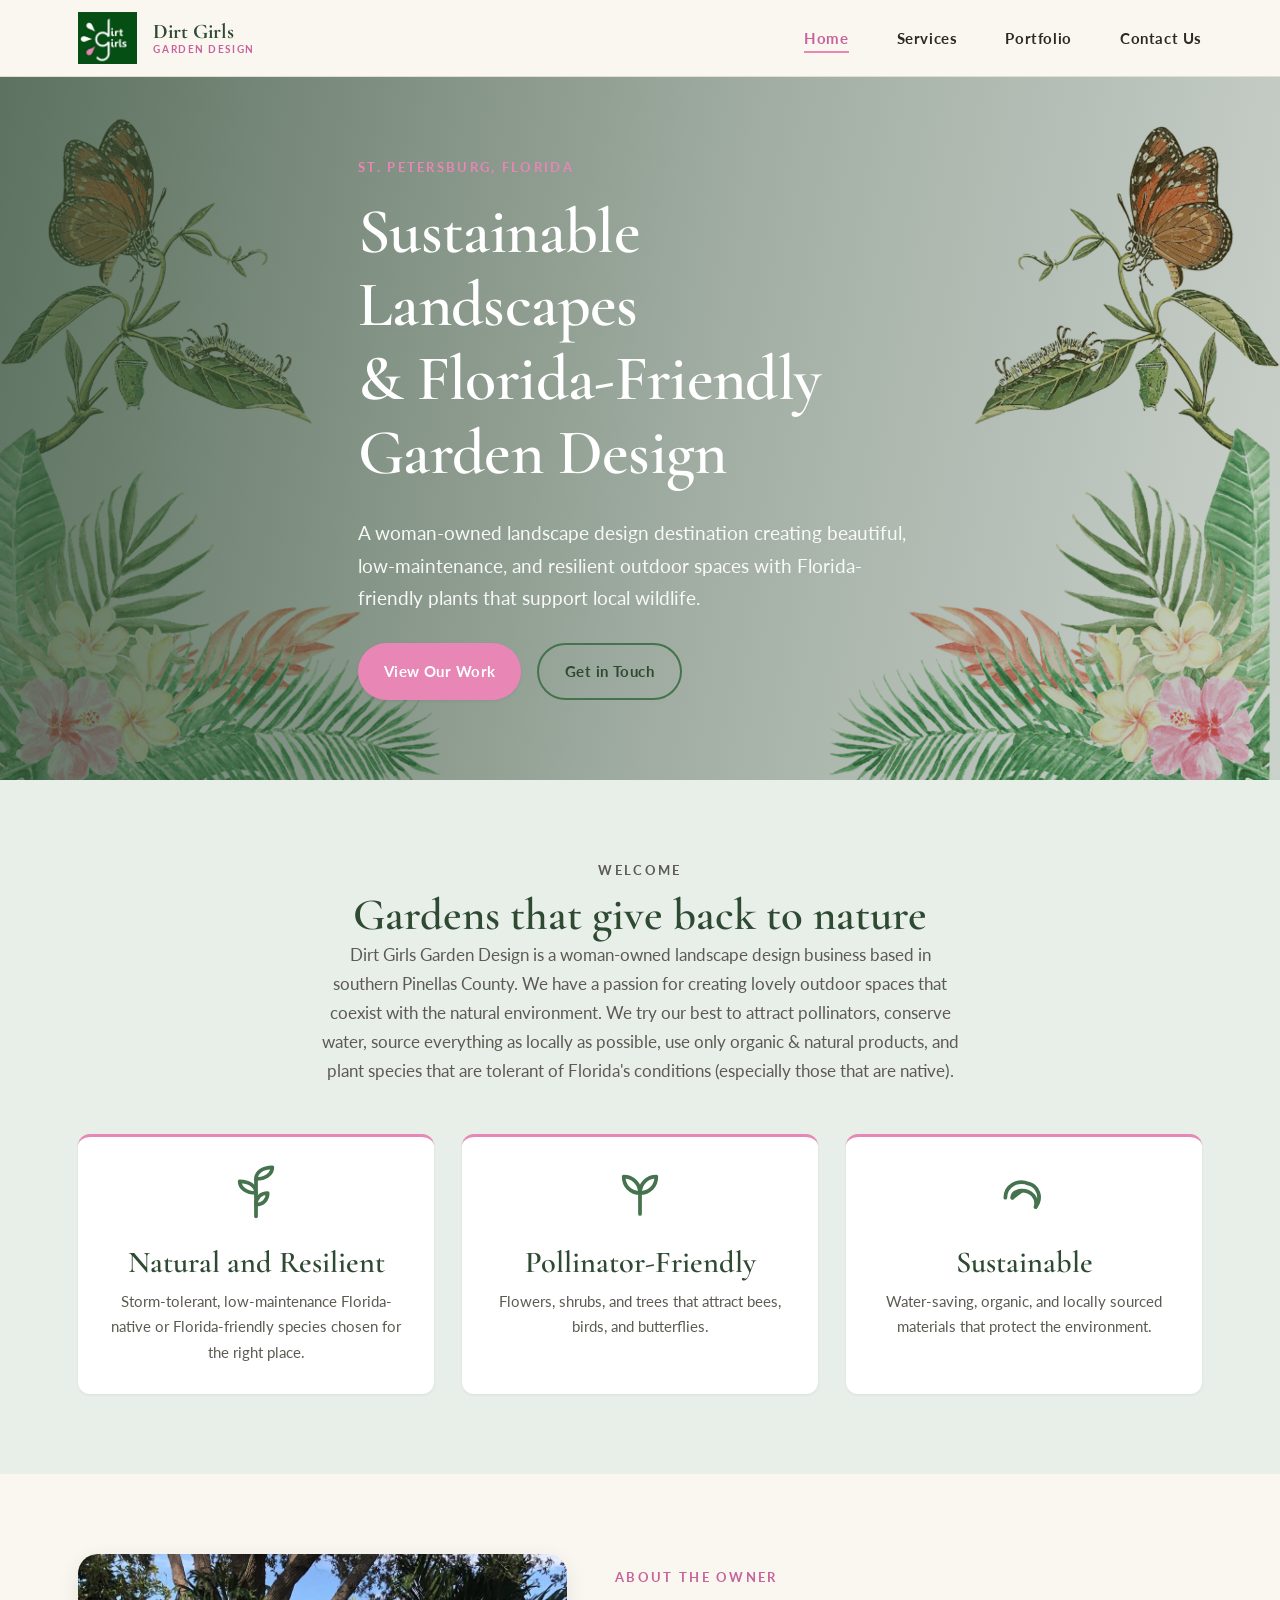
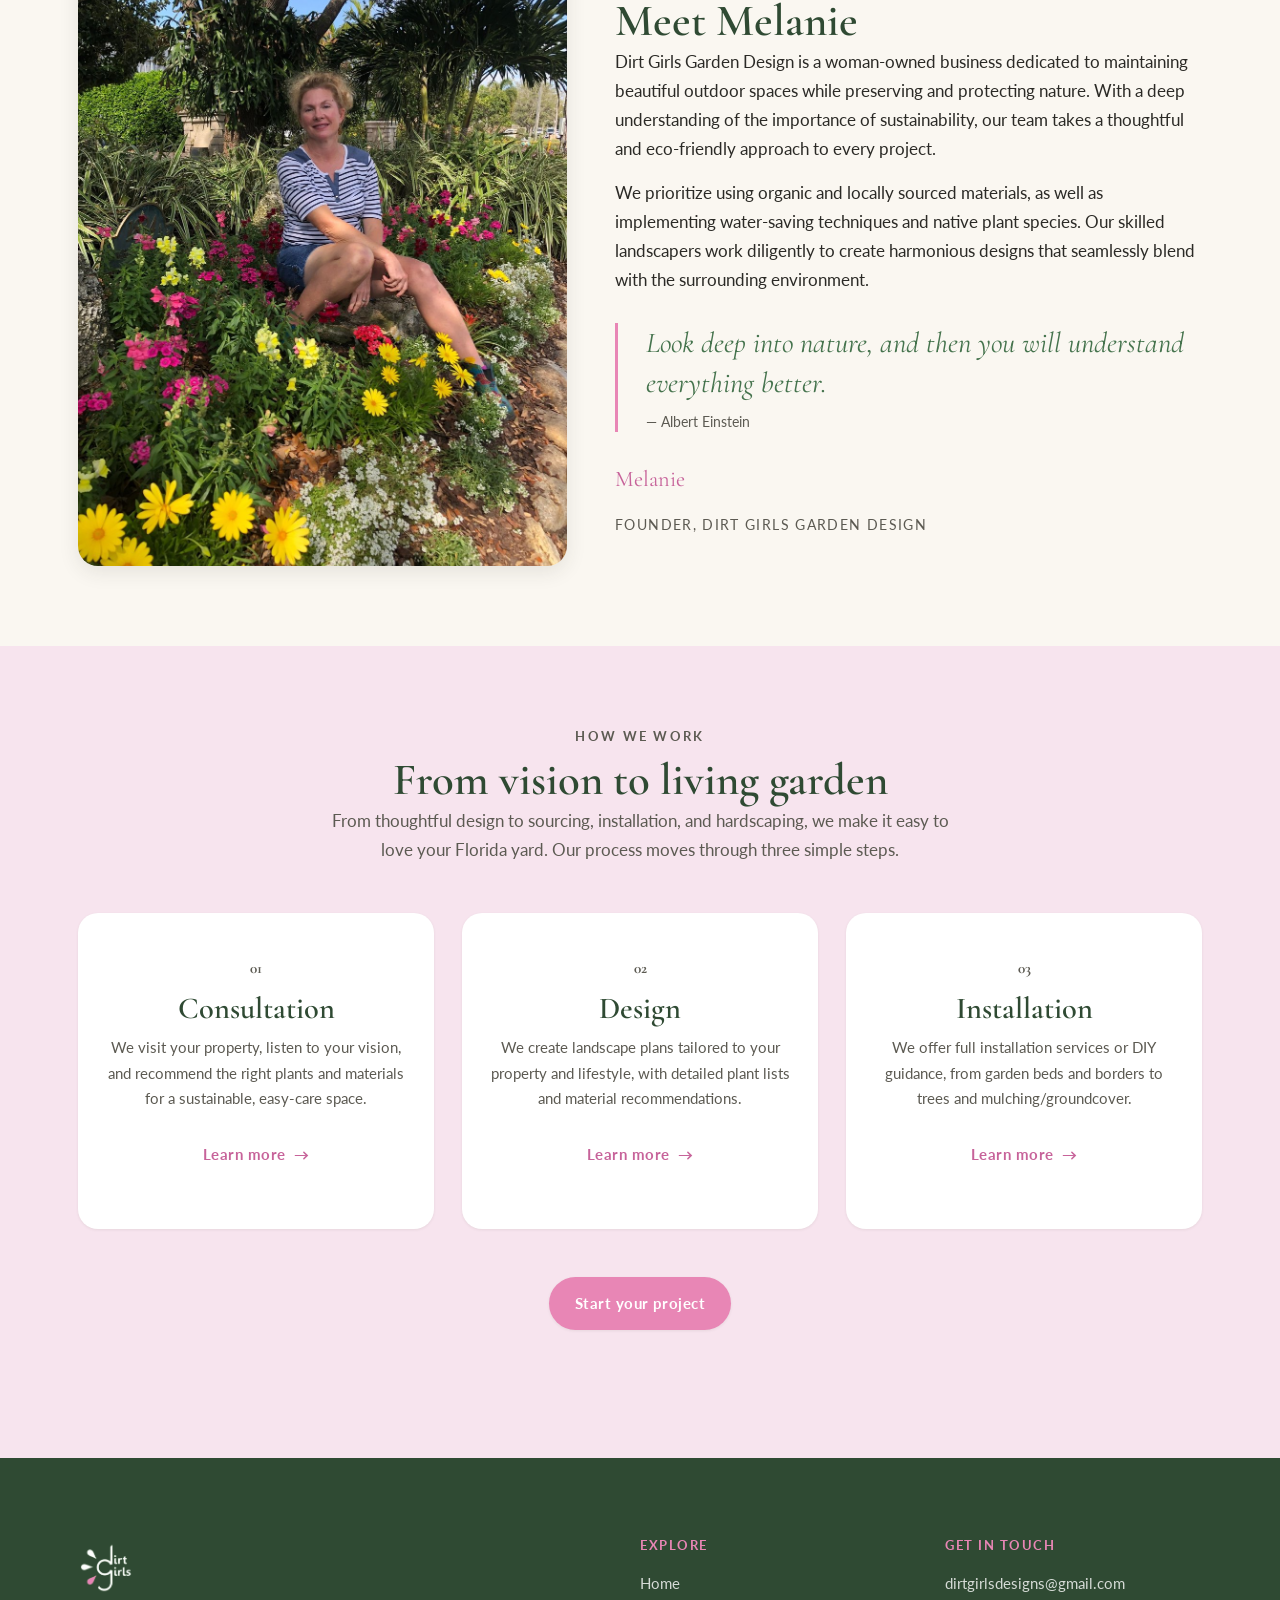
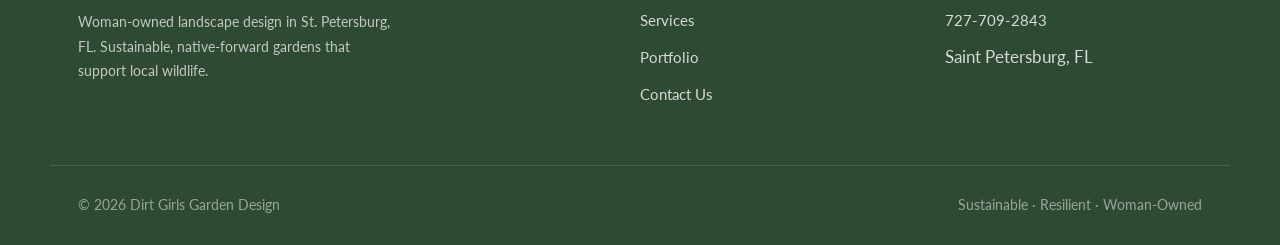
==== commit b200a958: "Align verb tenses, add ampersand for better spatial organization of text" ====
--- a/index.html
+++ b/index.html
@@ -61,7 +61,7 @@
         <div class="section__header">
           <p class="eyebrow">Welcome</p>
           <h2>Gardens that give back to nature</h2>
-          <p>Dirt Girls Garden Design is a woman-owned landscape design business based in southern Pinellas County. We have a passion for creating lovely outdoor spaces that coexist with the natural environment. We try our best to attract pollinators, conserve water, source everything as locally as possible, use only organic and natural products, and plant species that are tolerant of Florida's conditions (especially those that are native). </p>
+          <p>Dirt Girls Garden Design is a woman-owned landscape design business based in southern Pinellas County. We have a passion for creating lovely outdoor spaces that coexist with the natural environment. We try our best to attract pollinators, conserve water, source everything as locally as possible, use only organic & natural products, and plant species that are tolerant of Florida's conditions (especially those that are native). </p>
         </div>
         <div class="pillars">
           <div class="pillar">
@@ -135,13 +135,13 @@
           <article class="process-step">
             <p class="process-step__number">02</p>
             <h3>Design</h3>
-            <p>Personalized landscape plans tailored to your property and lifestyle, with detailed plant lists and material recommendations.</p>
+            <p>We create landscape plans tailored to your property and lifestyle, with detailed plant lists and material recommendations.</p>
             <a class="button button--ghost" href="services.html#design">Learn more</a>
           </article>
           <article class="process-step">
             <p class="process-step__number">03</p>
             <h3>Installation</h3>
-            <p>Complete landscape implementation, from garden beds and borders to trees and premium mulch, all installed with care.</p>
+            <p>We offer full installation services or DIY guidance, from garden beds and borders to trees and mulching/groundcover.</p>
             <a class="button button--ghost" href="services.html#installation">Learn more</a>
           </article>
         </div>
